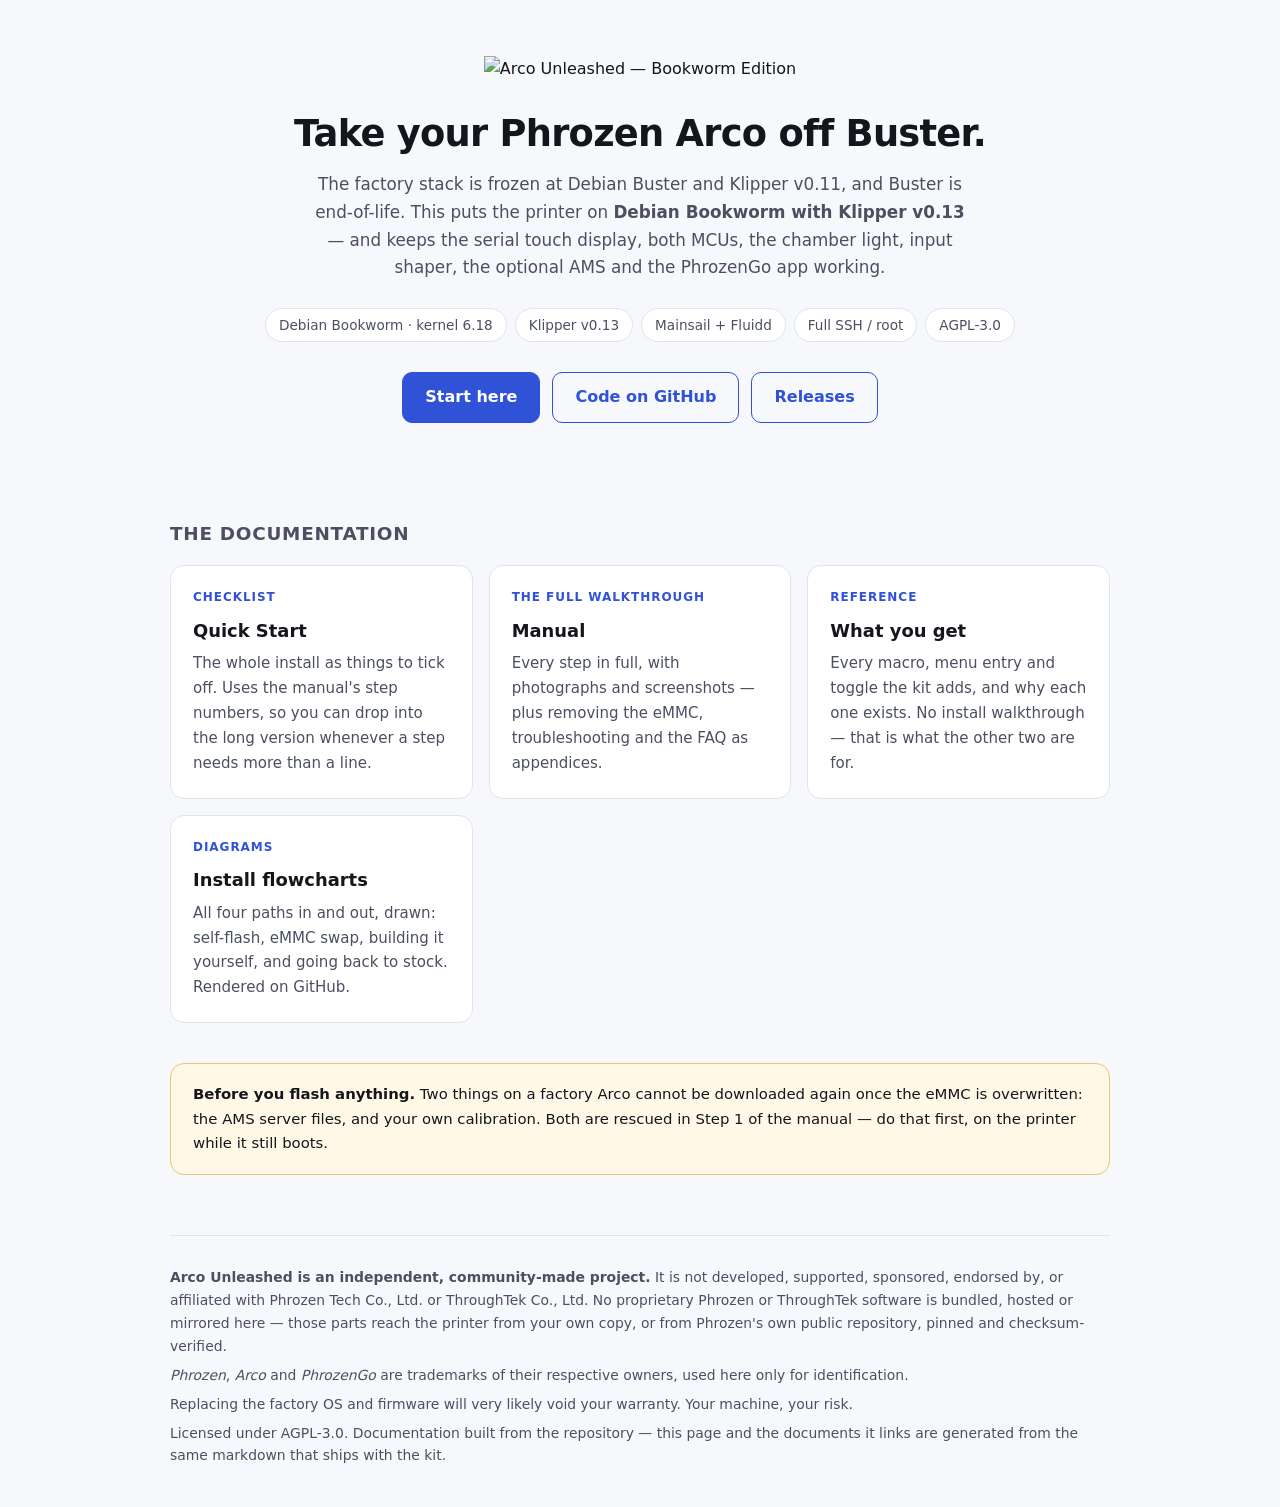
==== .github/pages/index.html @ dd52a855 "Publish the documentation as a Pages site The three documents were already being generated as HTML a" ====
<!doctype html>
<html lang="en">
<head>
<meta charset="utf-8">
<meta name="viewport" content="width=device-width, initial-scale=1">
<title>Arco Unleashed — Bookworm Edition</title>
<meta name="description" content="Take the Phrozen Arco off Debian Buster and Klipper v0.11 and onto Debian Bookworm with Klipper v0.13 — display, both MCUs, AMS and PhrozenGo all still working.">
<link rel="icon" href="assets/logo.png">
<style>
  :root {
    --brand: #2f52d6;
    --brand-ink: #ffffff;
    --bg: #f7f8fb;
    --surface: #ffffff;
    --ink: #14161c;
    --ink-soft: #4a5060;
    --line: #dfe3ec;
    --warn-bg: #fff8e6;
    --warn-line: #e8c877;
    --radius: 14px;
  }
  @media (prefers-color-scheme: dark) {
    :root {
      --brand: #7f95ea;
      --brand-ink: #0c0f18;
      --bg: #0d1016;
      --surface: #151a24;
      --ink: #e8ebf2;
      --ink-soft: #a2aabd;
      --line: #262d3b;
      --warn-bg: #241f10;
      --warn-line: #6b5722;
    }
  }
  * { box-sizing: border-box; }
  body {
    margin: 0;
    background: var(--bg);
    color: var(--ink);
    font: 16px/1.65 system-ui, -apple-system, "Segoe UI", Roboto, Helvetica, Arial, sans-serif;
    -webkit-font-smoothing: antialiased;
  }
  .wrap { max-width: 980px; margin: 0 auto; padding: 0 20px; }
  a { color: var(--brand); }

  header { text-align: center; padding: 56px 0 40px; }
  header img { width: min(560px, 100%); height: auto; }
  header h1 {
    font-size: clamp(1.6rem, 4vw, 2.3rem);
    margin: 22px 0 6px;
    letter-spacing: -0.02em;
  }
  header p.lede {
    margin: 0 auto;
    max-width: 62ch;
    color: var(--ink-soft);
    font-size: 1.05rem;
  }

  .specs {
    display: flex; flex-wrap: wrap; gap: 8px;
    justify-content: center; margin: 26px 0 0; padding: 0; list-style: none;
  }
  .specs li {
    border: 1px solid var(--line); border-radius: 999px;
    padding: 5px 13px; font-size: .85rem; color: var(--ink-soft);
    background: var(--surface); white-space: nowrap;
  }

  .cta { display: flex; flex-wrap: wrap; gap: 12px; justify-content: center; margin: 30px 0 0; }
  .btn {
    display: inline-block; padding: 11px 22px; border-radius: 10px;
    text-decoration: none; font-weight: 600; border: 1px solid var(--brand);
  }
  .btn-primary { background: var(--brand); color: var(--brand-ink); }
  .btn-ghost { color: var(--brand); background: transparent; }

  h2 { font-size: 1.15rem; letter-spacing: .04em; text-transform: uppercase;
       color: var(--ink-soft); margin: 56px 0 16px; }

  .cards { display: grid; gap: 16px; grid-template-columns: repeat(auto-fit, minmax(255px, 1fr)); }
  .card {
    display: block; padding: 22px; text-decoration: none; color: inherit;
    background: var(--surface); border: 1px solid var(--line); border-radius: var(--radius);
    transition: border-color .15s ease, transform .15s ease;
  }
  .card:hover { border-color: var(--brand); transform: translateY(-2px); }
  .card .kicker { font-size: .75rem; letter-spacing: .08em; text-transform: uppercase;
                  color: var(--brand); font-weight: 700; }
  .card h3 { margin: 8px 0 6px; font-size: 1.12rem; }
  .card p { margin: 0; color: var(--ink-soft); font-size: .94rem; }

  .note {
    background: var(--warn-bg); border: 1px solid var(--warn-line);
    border-radius: var(--radius); padding: 18px 22px; margin: 40px 0 0;
    font-size: .93rem; color: var(--ink);
  }
  .note strong { color: var(--ink); }

  footer {
    margin: 60px 0 40px; padding-top: 24px; border-top: 1px solid var(--line);
    color: var(--ink-soft); font-size: .87rem;
  }
  footer p { margin: 6px 0; }
</style>
</head>
<body>
<div class="wrap">

  <header>
    <img src="assets/logo.png" alt="Arco Unleashed — Bookworm Edition">
    <h1>Take your Phrozen Arco off Buster.</h1>
    <p class="lede">
      The factory stack is frozen at Debian Buster and Klipper v0.11, and Buster is end-of-life.
      This puts the printer on <strong>Debian Bookworm with Klipper v0.13</strong> — and keeps the
      serial touch display, both MCUs, the chamber light, input shaper, the optional AMS and the
      PhrozenGo app working.
    </p>

    <ul class="specs">
      <li>Debian Bookworm · kernel 6.18</li>
      <li>Klipper v0.13</li>
      <li>Mainsail + Fluidd</li>
      <li>Full SSH / root</li>
      <li>AGPL-3.0</li>
    </ul>

    <div class="cta">
      <a class="btn btn-primary" href="QUICKSTART.html">Start here</a>
      <a class="btn btn-ghost" href="https://github.com/solutionphil/arco-unleashed">Code on GitHub</a>
      <a class="btn btn-ghost" href="https://github.com/solutionphil/arco-unleashed/releases">Releases</a>
    </div>
  </header>

  <h2>The documentation</h2>
  <div class="cards">
    <a class="card" href="QUICKSTART.html">
      <div class="kicker">Checklist</div>
      <h3>Quick Start</h3>
      <p>The whole install as things to tick off. Uses the manual's step numbers, so you can drop into
         the long version whenever a step needs more than a line.</p>
    </a>
    <a class="card" href="MANUAL.html">
      <div class="kicker">The full walkthrough</div>
      <h3>Manual</h3>
      <p>Every step in full, with photographs and screenshots — plus removing the eMMC, troubleshooting
         and the FAQ as appendices.</p>
    </a>
    <a class="card" href="README.html">
      <div class="kicker">Reference</div>
      <h3>What you get</h3>
      <p>Every macro, menu entry and toggle the kit adds, and why each one exists. No install
         walkthrough — that is what the other two are for.</p>
    </a>
    <a class="card" href="https://github.com/solutionphil/arco-unleashed/blob/main/INSTALL-FLOWCHARTS.md">
      <div class="kicker">Diagrams</div>
      <h3>Install flowcharts</h3>
      <p>All four paths in and out, drawn: self-flash, eMMC swap, building it yourself, and going back
         to stock. Rendered on GitHub.</p>
    </a>
  </div>

  <div class="note">
    <strong>Before you flash anything.</strong> Two things on a factory Arco cannot be downloaded again
    once the eMMC is overwritten: the AMS server files, and your own calibration. Both are rescued in
    Step 1 of the manual — do that first, on the printer while it still boots.
  </div>

  <footer>
    <p><strong>Arco Unleashed is an independent, community-made project.</strong> It is not developed,
      supported, sponsored, endorsed by, or affiliated with Phrozen Tech Co., Ltd. or ThroughTek Co., Ltd.
      No proprietary Phrozen or ThroughTek software is bundled, hosted or mirrored here — those parts
      reach the printer from your own copy, or from Phrozen's own public repository, pinned and
      checksum-verified.</p>
    <p><em>Phrozen</em>, <em>Arco</em> and <em>PhrozenGo</em> are trademarks of their respective owners,
      used here only for identification.</p>
    <p>Replacing the factory OS and firmware will very likely void your warranty. Your machine, your risk.</p>
    <p>Licensed under AGPL-3.0. Documentation built from the repository — this page and the documents it
      links are generated from the same markdown that ships with the kit.</p>
  </footer>

</div>
</body>
</html>
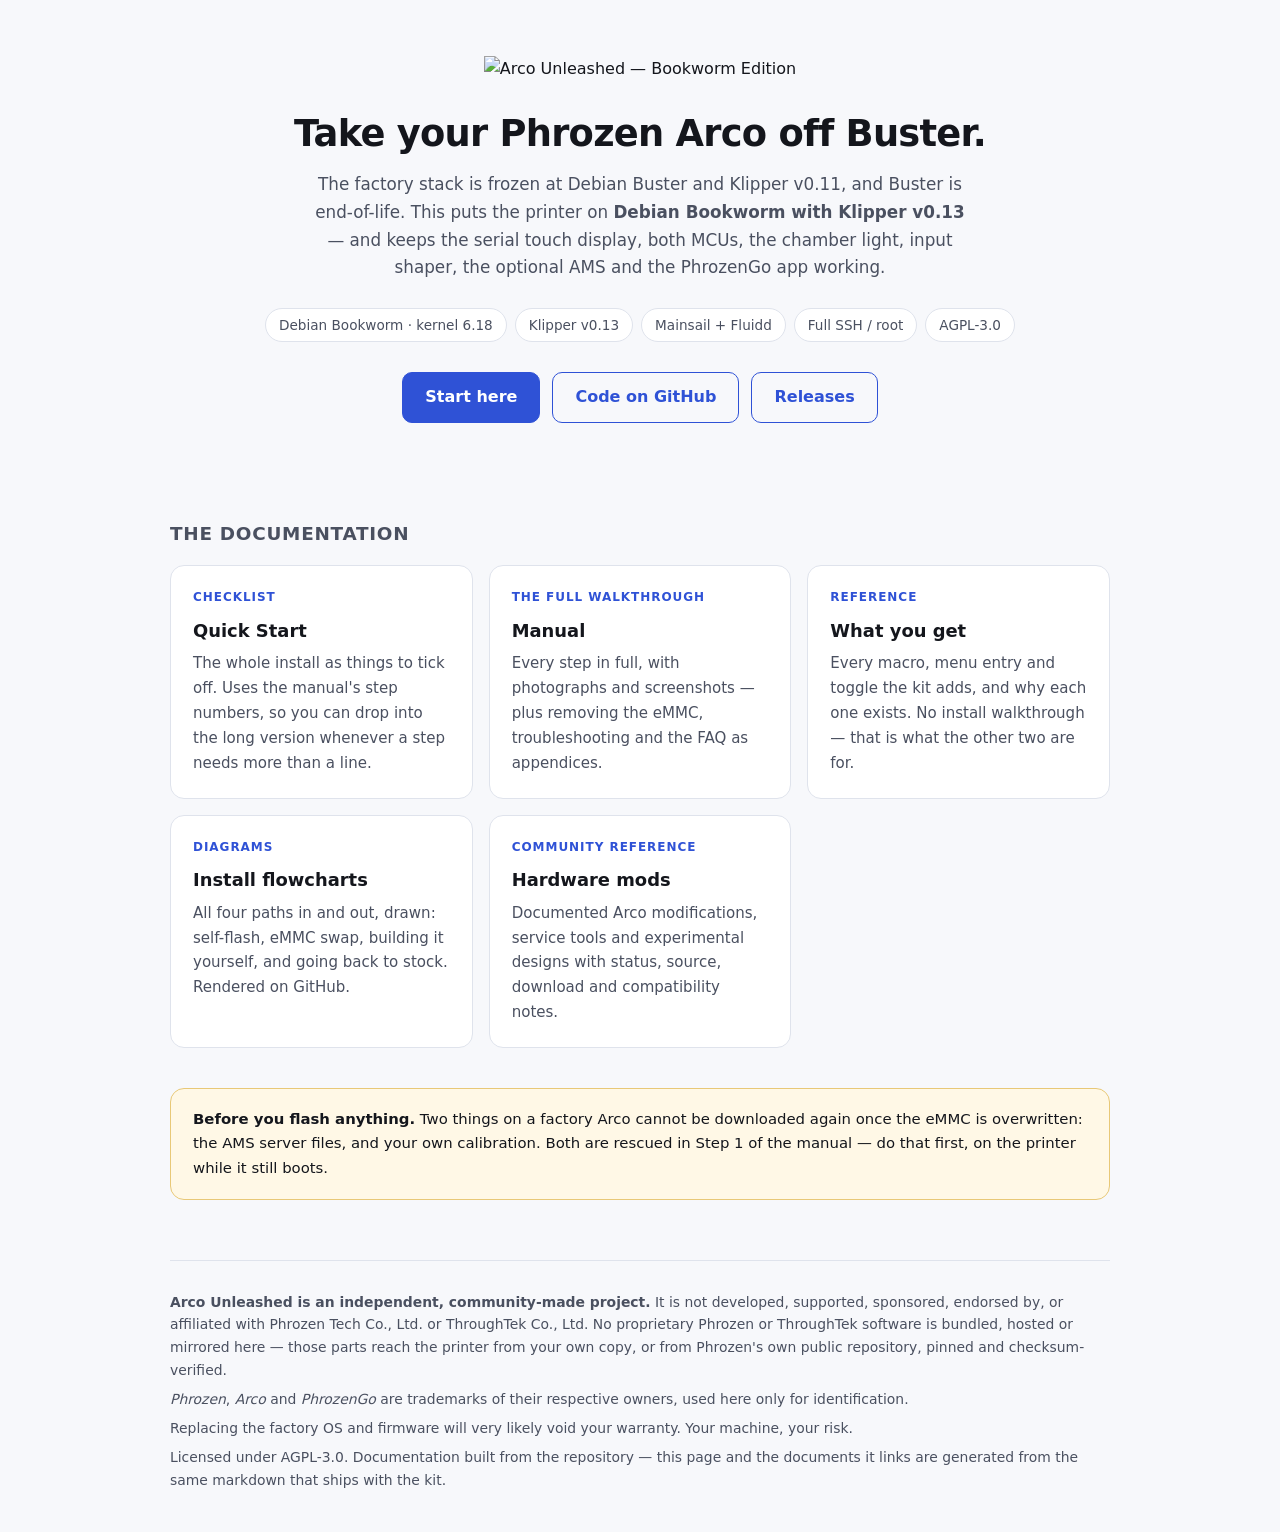
==== commit 6e7dc3ab: "docs: add community hardware mod index" ====
--- a/.github/pages/index.html
+++ b/.github/pages/index.html
@@ -158,6 +158,12 @@
       <p>All four paths in and out, drawn: self-flash, eMMC swap, building it yourself, and going back
          to stock. Rendered on GitHub.</p>
     </a>
+    <a class="card" href="https://github.com/solutionphil/arco-unleashed/blob/main/COMMUNITY-HARDWARE-MODS.md">
+      <div class="kicker">Community reference</div>
+      <h3>Hardware mods</h3>
+      <p>Documented Arco modifications, service tools and experimental designs with status, source,
+         download and compatibility notes.</p>
+    </a>
   </div>
 
   <div class="note">
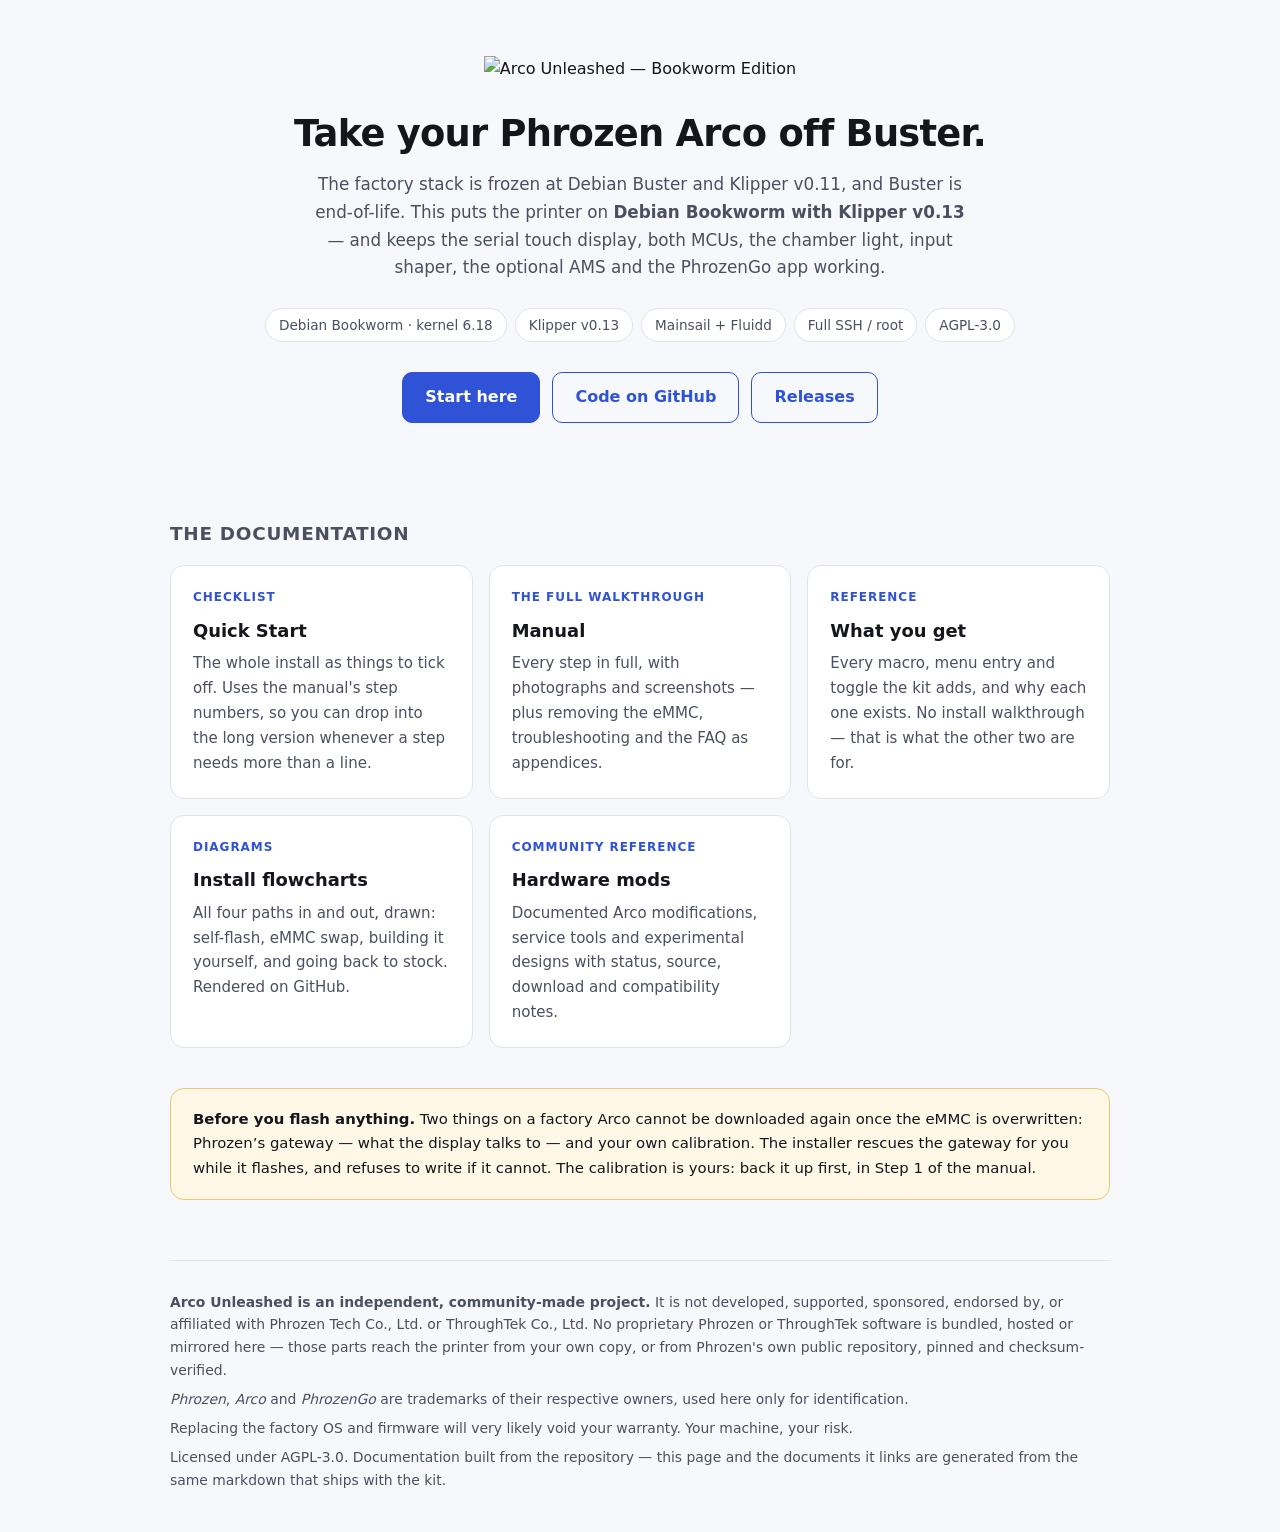
==== commit 52cf2a38: "Fix the public landing page: it named a step that moved, and the old name Two errors in one paragrap" ====
--- a/.github/pages/index.html
+++ b/.github/pages/index.html
@@ -168,8 +168,9 @@
 
   <div class="note">
     <strong>Before you flash anything.</strong> Two things on a factory Arco cannot be downloaded again
-    once the eMMC is overwritten: the AMS server files, and your own calibration. Both are rescued in
-    Step 1 of the manual — do that first, on the printer while it still boots.
+    once the eMMC is overwritten: Phrozen&rsquo;s gateway &mdash; what the display talks to &mdash; and
+    your own calibration. The installer rescues the gateway for you while it flashes, and refuses to
+    write if it cannot. The calibration is yours: back it up first, in Step 1 of the manual.
   </div>
 
   <footer>
